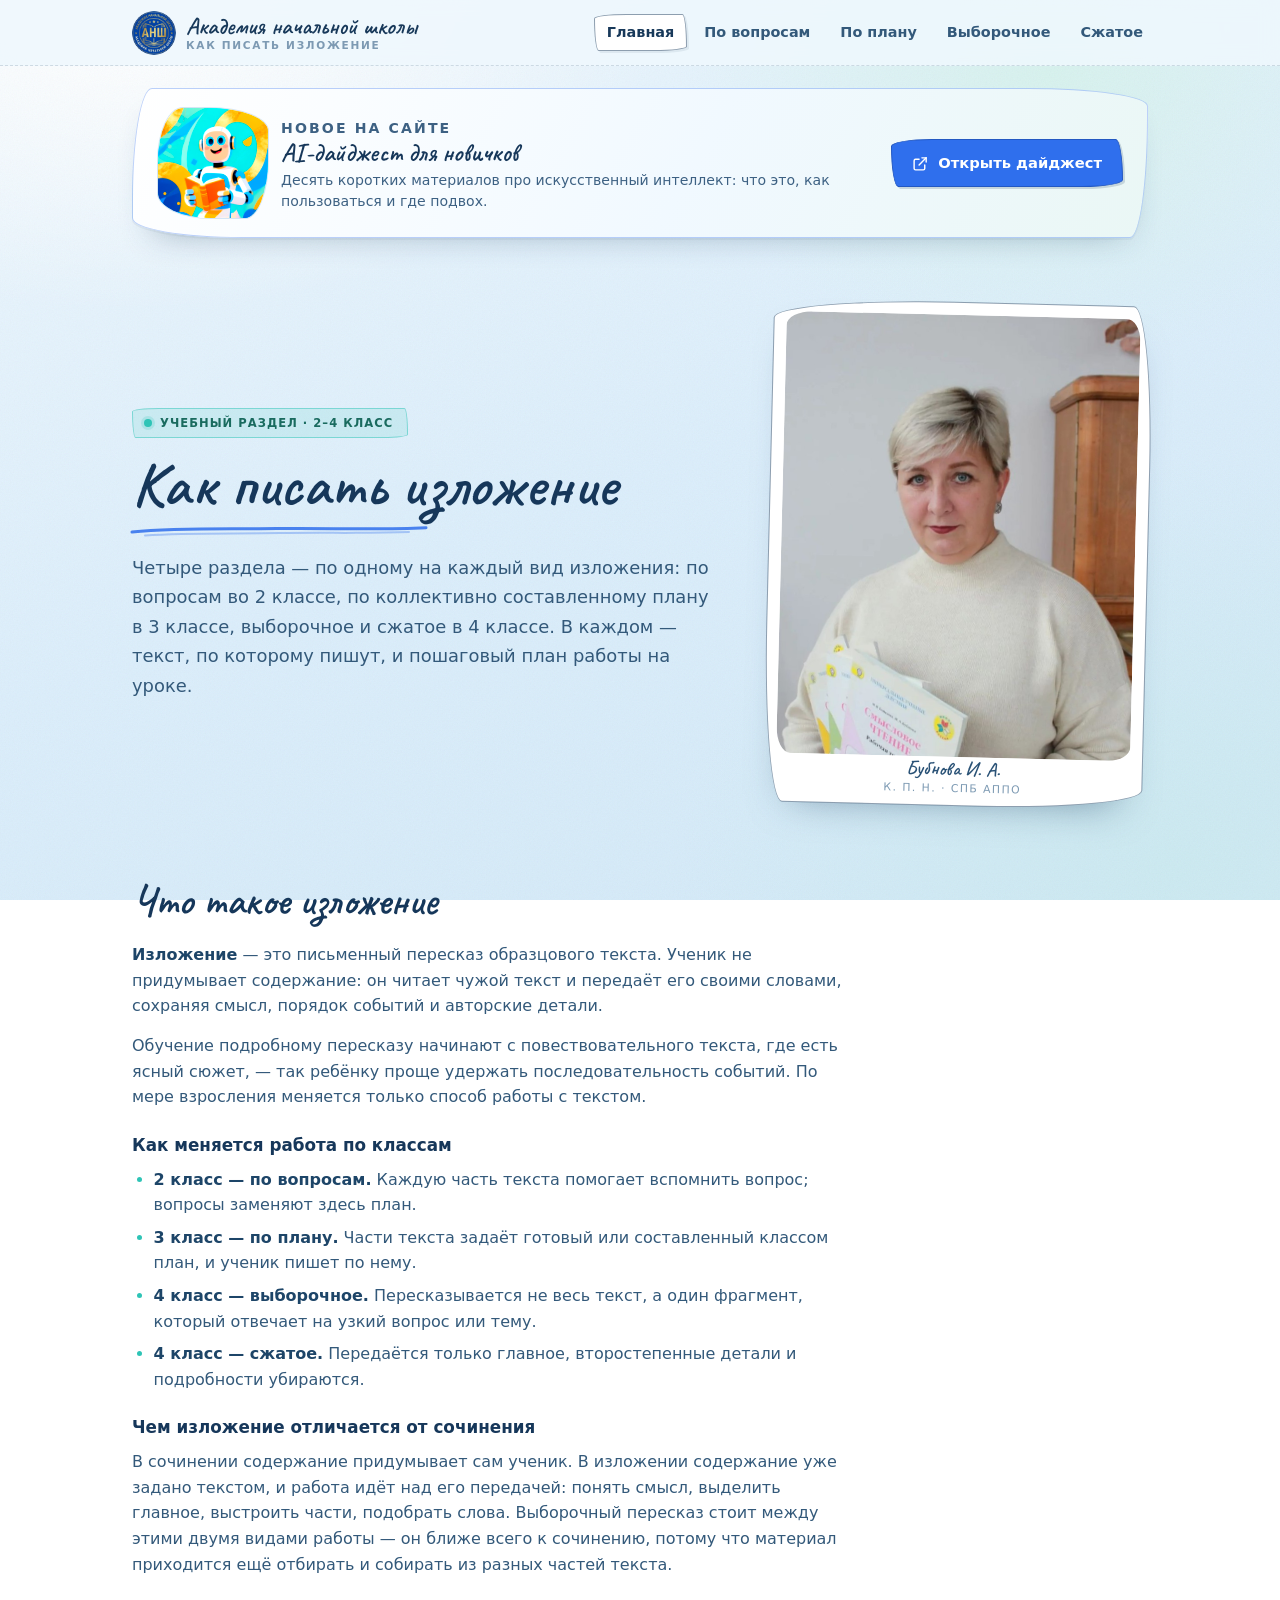
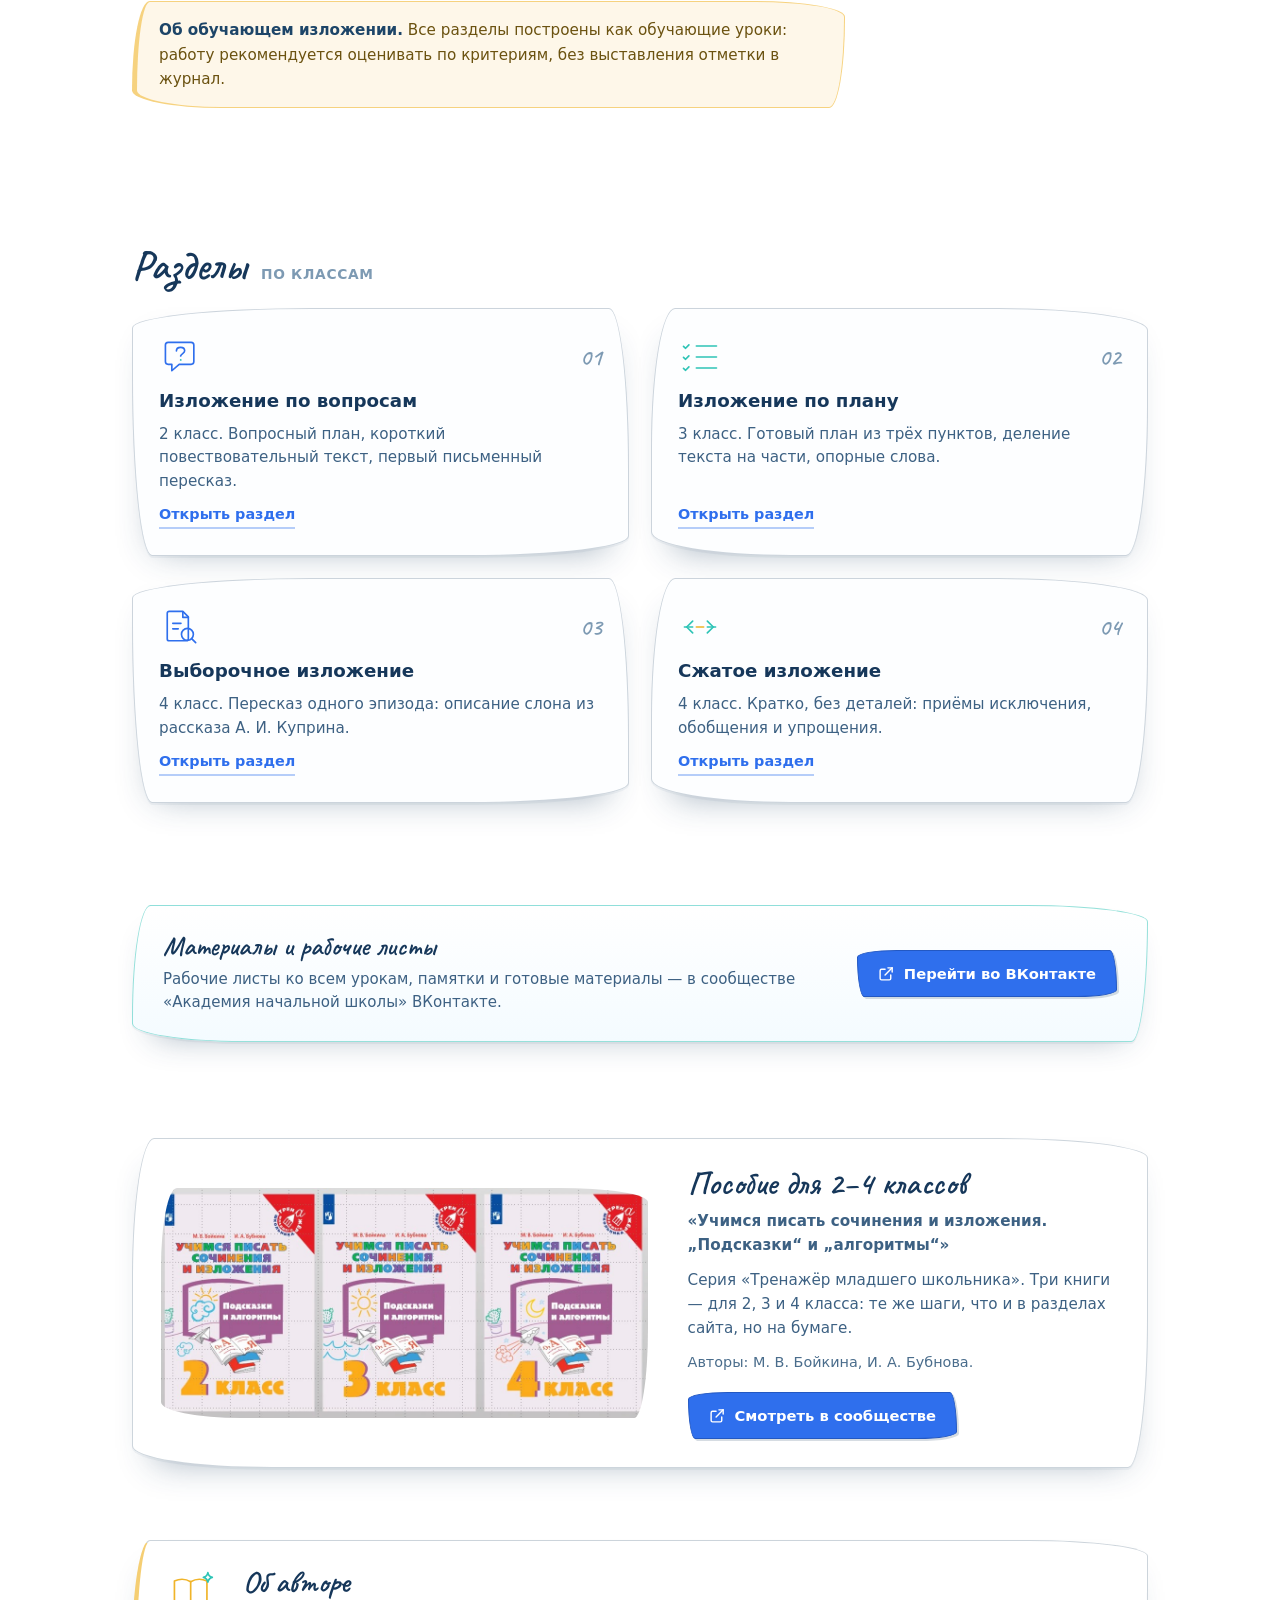
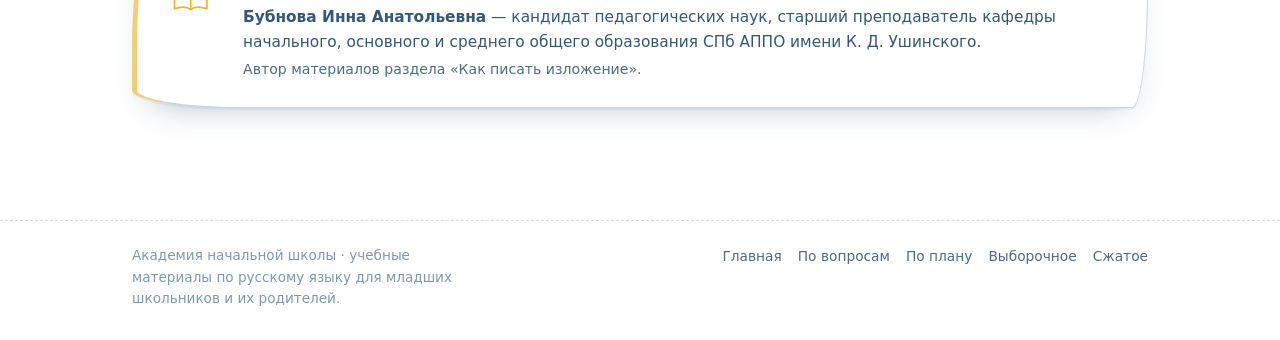
==== izlozhenie/index.html @ e0ee5824 "Move izlozhenie site into /izlozhenie/ and add landing page at root" ====
<!doctype html>
<html lang="ru">
<head>
<meta charset="utf-8">
<meta name="viewport" content="width=device-width, initial-scale=1">
<title>Как писать изложение — Академия начальной школы</title>
<meta name="description" content="Четыре вида изложений для начальной школы: по вопросам во 2 классе, по плану в 3 классе, выборочное и сжатое в 4 классе. Тексты, планы работы и памятки.">
<link rel="icon" type="image/png" href="./logo.png">
<link rel="stylesheet" href="./fonts.css">
<link rel="stylesheet" href="./style.css">
</head>
<body>

<a class="skip" href="#main">Перейти к содержанию</a>

<header class="site-header">
  <div class="wrap header-inner">
    <a class="brand" href="./index.html">
      <img class="brand-mark" src="./logo.png" alt="" width="44" height="44" decoding="async">
      <span class="brand-text">
        <span class="brand-title">Академия начальной школы</span>
        <span class="brand-sub">как писать изложение</span>
      </span>
    </a>

    <nav class="nav" aria-label="Разделы">
      <a href="./index.html" aria-current="page">Главная</a>
      <a href="./izlozhenie-po-voprosam.html">По вопросам</a>
      <a href="./izlozhenie-po-planu.html">По плану</a>
      <a href="./vyborochnoe-izlozhenie.html">Выборочное</a>
      <a href="./szhatoe-izlozhenie.html">Сжатое</a>
    </nav>
  </div>
</header>

<main id="main">
  <div class="wrap">

    <section class="promo" aria-labelledby="promo-title">
      <div class="promo-lead">
        <img class="promo-img" src="./digest-ai.jpg" alt="Робот читает книгу — иллюстрация к AI-дайджесту" width="1024" height="1024" decoding="async">
        <div class="promo-text">
          <p class="promo-label">Новое на сайте</p>
          <h2 class="promo-title" id="promo-title">AI-дайджест для новичков</h2>
          <p>Десять коротких материалов про искусственный интеллект: что это, как пользоваться и где подвох.</p>
        </div>
      </div>
      <a class="cta-btn" href="https://academiansh.github.io/academy-ai-digest/" target="_blank" rel="noopener">
        <svg viewBox="0 0 24 24" fill="none" stroke="currentColor" stroke-width="2" stroke-linecap="round" stroke-linejoin="round" aria-hidden="true">
          <path d="M14 4h6v6"/>
          <path d="M20 4 10 14"/>
          <path d="M18 14v5a2 2 0 0 1-2 2H5a2 2 0 0 1-2-2V8a2 2 0 0 1 2-2h5"/>
        </svg>
        Открыть дайджест
      </a>
    </section>

    <section class="hero">
      <div>
        <span class="badge">Учебный раздел · 2–4 класс</span>
        <h1>Как писать изложение</h1>
        <svg class="uline" viewBox="0 0 300 14" fill="none" stroke="#2f6fed" stroke-width="3" stroke-linecap="round" preserveAspectRatio="none" aria-hidden="true">
          <path d="M3 9C50 4.5 99 6.4 148 5.6c49-.8 99 1.6 149-.9" opacity=".85"/>
          <path d="M16 12.5c43-3 90-1.6 135-2.4 45-.8 84 .6 129-1.1" stroke="rgba(47,111,237,.32)" stroke-width="2"/>
        </svg>
        <p class="lead">Четыре раздела — по одному на каждый вид изложения: по вопросам во 2 классе, по коллективно составленному плану в 3 классе, выборочное и сжатое в 4 классе. В каждом — текст, по которому пишут, и пошаговый план работы на уроке.</p>
      </div>

      <!--
        ФОТО: файл author.jpg лежит рядом с index.html, обрезан под рамку 4:5.
        Чтобы заменить — положите новый файл с тем же именем и размером 800×1000.
        Подпись автора меняется в <figcaption> ниже (имя и роль).
      -->
      <figure class="portrait" id="author">
        <img src="./author.jpg" alt="Бубнова Инна Анатольевна, автор раздела «Как писать изложение»" width="800" height="1000" decoding="async">
        <figcaption>Бубнова И. А.<span>к. п. н. · СПб АППО</span></figcaption>
      </figure>
    </section>

    <section class="section" aria-labelledby="what-title">
      <div class="section-head">
        <h2 id="what-title">Что такое изложение</h2>
      </div>

      <div class="content">
        <p><strong>Изложение</strong> — это письменный пересказ образцового текста. Ученик не придумывает содержание: он читает чужой текст и передаёт его своими словами, сохраняя смысл, порядок событий и авторские детали.</p>
        <p>Обучение подробному пересказу начинают с повествовательного текста, где есть ясный сюжет, — так ребёнку проще удержать последовательность событий. По мере взросления меняется только способ работы с текстом.</p>

        <h3>Как меняется работа по классам</h3>
        <ul>
          <li><strong>2 класс — по вопросам.</strong> Каждую часть текста помогает вспомнить вопрос; вопросы заменяют здесь план.</li>
          <li><strong>3 класс — по плану.</strong> Части текста задаёт готовый или составленный классом план, и ученик пишет по нему.</li>
          <li><strong>4 класс — выборочное.</strong> Пересказывается не весь текст, а один фрагмент, который отвечает на узкий вопрос или тему.</li>
          <li><strong>4 класс — сжатое.</strong> Передаётся только главное, второстепенные детали и подробности убираются.</li>
        </ul>

        <h3>Чем изложение отличается от сочинения</h3>
        <p>В сочинении содержание придумывает сам ученик. В изложении содержание уже задано текстом, и работа идёт над его передачей: понять смысл, выделить главное, выстроить части, подобрать слова. Выборочный пересказ стоит между этими двумя видами работы — он ближе всего к сочинению, потому что материал приходится ещё отбирать и собирать из разных частей текста.</p>

        <div class="note">
          <p><strong>Об обучающем изложении.</strong> Все разделы построены как обучающие уроки: работу рекомендуется оценивать по критериям, без выставления отметки в журнал.</p>
        </div>
      </div>
    </section>

    <section class="section" aria-labelledby="sections-title">
      <div class="section-head">
        <h2 id="sections-title">Разделы</h2>
        <span class="section-note">по классам</span>
      </div>

      <ul class="cards">
        <li class="card">
          <div class="card-top">
            <svg class="card-icon" viewBox="0 0 48 48" fill="none" stroke="#2f6fed" stroke-width="1.8" stroke-linecap="round" stroke-linejoin="round" aria-hidden="true">
              <path d="M10 8h25a3 3 0 0 1 3 3v18a3 3 0 0 1-3 3H22l-8 7v-7h-4a3 3 0 0 1-3-3V11a3 3 0 0 1 3-3Z"/>
              <path d="M19 17.5c0-2.4 2-4 4.6-4s4.4 1.5 4.4 3.8c0 2.8-3.8 3-4.4 5.6"/>
              <circle cx="23.7" cy="27.2" r="1" fill="#2ec4b6" stroke="none"/>
            </svg>
            <span class="card-num">01</span>
          </div>
          <h3>Изложение по вопросам</h3>
          <p>2 класс. Вопросный план, короткий повествовательный текст, первый письменный пересказ.</p>
          <a class="card-link" href="./izlozhenie-po-voprosam.html">Открыть раздел</a>
        </li>

        <li class="card">
          <div class="card-top">
            <svg class="card-icon" viewBox="0 0 48 48" fill="none" stroke="#2ec4b6" stroke-width="1.8" stroke-linecap="round" stroke-linejoin="round" aria-hidden="true">
              <path d="M20 12h22M20 24h22M20 36h22"/>
              <path d="M6 12.4l2.3 2.1 3.6-3.8"/>
              <path d="M6 24.4l2.3 2.1 3.6-3.8"/>
              <path d="M6 36.4l2.3 2.1 3.6-3.8"/>
            </svg>
            <span class="card-num">02</span>
          </div>
          <h3>Изложение по плану</h3>
          <p>3 класс. Готовый план из трёх пунктов, деление текста на части, опорные слова.</p>
          <a class="card-link" href="./izlozhenie-po-planu.html">Открыть раздел</a>
        </li>

        <li class="card">
          <div class="card-top">
            <svg class="card-icon" viewBox="0 0 48 48" fill="none" stroke="#2f6fed" stroke-width="1.8" stroke-linecap="round" stroke-linejoin="round" aria-hidden="true">
              <path d="M11 7h15l6 6v24a2 2 0 0 1-2 2H11a2 2 0 0 1-2-2V9a2 2 0 0 1 2-2Z"/>
              <path d="M26 7.5v6h6"/>
              <path d="M15 20h9M15 26h6"/>
              <circle cx="31" cy="32" r="6.5"/>
              <path d="M35.6 36.6 40 41"/>
            </svg>
            <span class="card-num">03</span>
          </div>
          <h3>Выборочное изложение</h3>
          <p>4 класс. Пересказ одного эпизода: описание слона из рассказа А. И. Куприна.</p>
          <a class="card-link" href="./vyborochnoe-izlozhenie.html">Открыть раздел</a>
        </li>

        <li class="card">
          <div class="card-top">
            <svg class="card-icon" viewBox="0 0 48 48" fill="none" stroke="#2ec4b6" stroke-width="1.8" stroke-linecap="round" stroke-linejoin="round" aria-hidden="true">
              <path d="M7 24h9M32 24h9"/>
              <path d="M16 17.5 9.5 24 16 30.5M32 17.5 38.5 24 32 30.5"/>
              <path d="M20 24h8" stroke="#f0b429"/>
            </svg>
            <span class="card-num">04</span>
          </div>
          <h3>Сжатое изложение</h3>
          <p>4 класс. Кратко, без деталей: приёмы исключения, обобщения и упрощения.</p>
          <a class="card-link" href="./szhatoe-izlozhenie.html">Открыть раздел</a>
        </li>
      </ul>
    </section>

    <section class="section" aria-labelledby="community-title">
      <div class="cta">
        <div class="cta-text">
          <h2 class="cta-title" id="community-title">Материалы и рабочие листы</h2>
          <p>Рабочие листы ко всем урокам, памятки и готовые материалы — в сообществе «Академия начальной школы» ВКонтакте.</p>
        </div>
        <a class="cta-btn" href="https://vk.ru/academia_nsh" target="_blank" rel="noopener">
          <svg viewBox="0 0 24 24" fill="none" stroke="currentColor" stroke-width="2" stroke-linecap="round" stroke-linejoin="round" aria-hidden="true">
            <path d="M14 4h6v6"/>
            <path d="M20 4 10 14"/>
            <path d="M18 14v5a2 2 0 0 1-2 2H5a2 2 0 0 1-2-2V8a2 2 0 0 1 2-2h5"/>
          </svg>
          Перейти во ВКонтакте
        </a>
      </div>
    </section>

    <section class="section" aria-labelledby="books-title">
      <div class="books">
        <figure class="books-media">
          <img src="./posobiya.jpg" alt="Обложки пособия «Учимся писать сочинения и изложения» для 2, 3 и 4 классов" width="1032" height="486" decoding="async">
        </figure>
        <div>
          <h2 id="books-title">Пособие для 2–4 классов</h2>
          <p class="books-name">«Учимся писать сочинения и изложения. „Подсказки“ и „алгоритмы“»</p>
          <p>Серия «Тренажёр младшего школьника». Три книги — для 2, 3 и 4 класса: те же шаги, что и в разделах сайта, но на бумаге.</p>
          <p class="books-meta">Авторы: М. В. Бойкина, И. А. Бубнова.</p>
          <a class="cta-btn" href="https://vk.ru/academia_nsh" target="_blank" rel="noopener">
            <svg viewBox="0 0 24 24" fill="none" stroke="currentColor" stroke-width="2" stroke-linecap="round" stroke-linejoin="round" aria-hidden="true">
              <path d="M14 4h6v6"/>
              <path d="M20 4 10 14"/>
              <path d="M18 14v5a2 2 0 0 1-2 2H5a2 2 0 0 1-2-2V8a2 2 0 0 1 2-2h5"/>
            </svg>
            Смотреть в сообществе
          </a>
        </div>
      </div>
    </section>

    <section class="section" aria-labelledby="author-title">
      <div class="author-block">
        <svg class="author-mark" viewBox="0 0 56 56" fill="none" stroke="#f0b429" stroke-width="1.8" stroke-linecap="round" stroke-linejoin="round" aria-hidden="true">
          <path d="M8 15c6-2.6 11.6-2.6 17.5 .8 5.9-3.4 11.5-3.4 17.5-.8v30c-7.8-2.6-13.4-2.6-17.5 .8-4.1-3.4-9.7-3.4-17.5-.8Z"/>
          <path d="M25.5 15.8v30"/>
          <path d="M44 6c.5 3 1.7 4.4 4.8 5.2-3.1.8-4.3 2.2-4.8 5.2-.5-3-1.7-4.4-4.8-5.2 3.1-.8 4.3-2.2 4.8-5.2Z" stroke="#2ec4b6"/>
        </svg>
        <div>
          <h2 id="author-title">Об авторе</h2>
          <p><strong>Бубнова Инна Анатольевна</strong> — кандидат педагогических наук, старший преподаватель кафедры начального, основного и среднего общего образования СПб АППО имени К. Д. Ушинского.</p>
          <p class="author-role">Автор материалов раздела «Как писать изложение».</p>
        </div>
      </div>
    </section>

  </div>
</main>

<footer class="site-footer">
  <div class="wrap footer-inner">
    <p class="footer-note">Академия начальной школы · учебные материалы по русскому языку для младших школьников и их родителей.</p>
    <nav class="footer-nav" aria-label="Навигация в подвале">
      <a href="./index.html">Главная</a>
      <a href="./izlozhenie-po-voprosam.html">По вопросам</a>
      <a href="./izlozhenie-po-planu.html">По плану</a>
      <a href="./vyborochnoe-izlozhenie.html">Выборочное</a>
      <a href="./szhatoe-izlozhenie.html">Сжатое</a>
    </nav>
  </div>
</footer>

</body>
</html>
---- izlozhenie/fonts.css ----
/* Caveat, weight 600 — рукописный шрифт для заголовков.
   Источник: Google Fonts, лицензия SIL Open Font License 1.1
   (https://openfontlicense.org). Кириллица и латиница встроены,
   чтобы сайт открывался без внешних запросов. */
@font-face{font-family:'Caveat';font-style:normal;font-weight:600;font-display:swap;src:url([data-uri]) format('woff2');unicode-range:U+0301,U+0400-045F,U+0490-0491,U+04B0-04B1,U+2116}
@font-face{font-family:'Caveat';font-style:normal;font-weight:600;font-display:swap;src:url([data-uri]) format('woff2');unicode-range:U+0000-00FF,U+0131,U+0152-0153,U+02BB-02BC,U+02C6,U+02DA,U+02DC,U+2000-206F,U+20AC,U+2122,U+2191,U+2193,U+2212,U+2215,U+FEFF,U+FFFD}
---- izlozhenie/style.css ----
:root{
  --ink:#1c3f60;
  --ink-soft:#4a6d8c;
  --ink-faint:#7d9ab3;
  --blue:#2f6fed;
  --sky:#8ecae6;
  --turq:#2ec4b6;
  --gold:#f0b429;
  --paper:#eef7fd;
  --card:#fdfeff;
  --line:rgba(28,63,96,.5);
  --line-soft:rgba(28,63,96,.22);
  --radius-a:180px 20px 160px 20px / 20px 160px 20px 180px;
  --radius-b:120px 16px 110px 16px / 16px 110px 16px 120px;
  --shadow:0 2px 0 rgba(28,63,96,.05), 0 16px 34px -24px rgba(28,63,96,.45);
}

*{box-sizing:border-box}

html{scroll-behavior:smooth}

body{
  margin:0;
  min-height:100%;
  font-family:"Trebuchet MS","Segoe UI",system-ui,-apple-system,Roboto,sans-serif;
  font-size:1rem;
  line-height:1.6;
  color:var(--ink);
  background:
    radial-gradient(900px 520px at 10% 0%, #ffffff 0%, rgba(255,255,255,0) 60%),
    radial-gradient(760px 620px at 92% 96%, #cdeaf1 0%, rgba(205,234,241,0) 65%),
    radial-gradient(520px 420px at 82% 8%, #d8f2ee 0%, rgba(216,242,238,0) 70%),
    linear-gradient(160deg, #eef7fd 0%, #dceefb 52%, #d3e9f7 100%);
  background-attachment:fixed;
  -webkit-font-smoothing:antialiased;
}

body::before{
  content:"";
  position:fixed;
  inset:0;
  z-index:0;
  pointer-events:none;
  opacity:.45;
  background-image:url("data:image/svg+xml,%3Csvg xmlns='http://www.w3.org/2000/svg' width='160' height='160'%3E%3Cfilter id='n'%3E%3CfeTurbulence type='fractalNoise' baseFrequency='0.75' numOctaves='3' stitchTiles='stitch'/%3E%3C/filter%3E%3Crect width='160' height='160' filter='url(%23n)' opacity='0.13'/%3E%3C/svg%3E");
  mix-blend-mode:multiply;
}

img{max-width:100%}

a{color:var(--blue)}

.wrap{
  width:min(1080px,100%);
  margin-inline:auto;
  padding-inline:clamp(16px,4vw,32px);
  position:relative;
  z-index:1;
}

.skip{
  position:absolute;
  left:-9999px;
  top:0;
  background:#fff;
  padding:10px 16px;
  border:1.5px solid var(--line);
  border-radius:12px;
}
.skip:focus{left:16px;top:8px;z-index:50}

:focus-visible{
  outline:2.5px solid var(--blue);
  outline-offset:3px;
  border-radius:6px;
}

/* ---------- шапка ---------- */

.site-header{
  position:sticky;
  top:0;
  z-index:10;
  background:rgba(238,247,253,.88);
  backdrop-filter:blur(9px);
  border-bottom:1.5px dashed rgba(28,63,96,.16);
}

.header-inner{
  display:flex;
  align-items:center;
  justify-content:space-between;
  gap:10px 18px;
  flex-wrap:wrap;
  padding-block:10px;
}

.brand{
  display:flex;
  align-items:center;
  gap:10px;
  text-decoration:none;
  color:inherit;
}

.brand-mark{
  width:44px;
  height:44px;
  flex:0 0 auto;
  display:block;
  border-radius:50%;
}

.brand-text{
  display:flex;
  flex-direction:column;
  line-height:1.05;
}

.brand-title{
  font-family:"Caveat","Segoe Script",cursive;
  font-size:1.5rem;
  font-weight:600;
  color:#18395a;
}

.brand-sub{
  font-size:.66rem;
  letter-spacing:.16em;
  text-transform:uppercase;
  font-weight:700;
  color:var(--ink-faint);
}

.nav{
  display:flex;
  flex-wrap:wrap;
  gap:4px;
  margin-inline:-8px;
  padding:4px 0;
}

.nav a{
  font-size:.9rem;
  font-weight:600;
  color:#33597a;
  text-decoration:none;
  padding:6px 12px;
  border:1.4px solid transparent;
  border-radius:100px 14px 100px 14px / 14px 100px 14px 100px;
  transition:background .15s ease, border-color .15s ease;
}

.nav a:hover{
  background:rgba(46,196,182,.12);
  border-color:rgba(46,196,182,.45);
}

.nav a[aria-current="page"]{
  background:#fff;
  color:#18395a;
  border-color:var(--line);
  box-shadow:2px 2px 0 rgba(28,63,96,.08);
}

/* ---------- общие блоки ---------- */

main{display:block}

.hero{
  display:grid;
  grid-template-columns:1.45fr .95fr;
  gap:clamp(24px,5vw,56px);
  align-items:center;
  padding-block:clamp(28px,6vw,64px) clamp(20px,4vw,36px);
}

.badge{
  display:inline-flex;
  align-items:center;
  gap:8px;
  margin-bottom:16px;
  padding:5px 14px 5px 11px;
  font-size:.72rem;
  font-weight:700;
  letter-spacing:.09em;
  text-transform:uppercase;
  color:#1a6b5f;
  background:rgba(46,196,182,.12);
  border:1.4px solid rgba(46,196,182,.5);
  border-radius:var(--radius-b);
}

.badge::before{
  content:"";
  width:8px;height:8px;
  border-radius:50%;
  background:var(--turq);
  box-shadow:0 0 0 3px rgba(46,196,182,.2);
}

h1{
  margin:0 0 6px;
  font-family:"Caveat","Segoe Script",cursive;
  font-size:clamp(2.4rem,7vw,3.9rem);
  font-weight:600;
  line-height:1;
  letter-spacing:.005em;
  color:#16375a;
}

.uline{
  display:block;
  width:min(300px,78%);
  height:14px;
  margin:4px 0 16px -3px;
  overflow:visible;
}

.lead{
  margin:0;
  font-size:clamp(1rem,2.2vw,1.12rem);
  line-height:1.65;
  color:#33597a;
  max-width:52ch;
}

.lead strong{color:#1d4568}

/* ---------- портрет автора ---------- */

.portrait{
  position:relative;
  margin:0;
  padding:12px 12px 48px;
  background:#fff;
  border:1.5px solid var(--line);
  border-radius:var(--radius-a);
  box-shadow:0 20px 40px -28px rgba(28,63,96,.55);
  transform:rotate(1.4deg);
}

.portrait img{
  display:block;
  width:100%;
  height:auto;
  aspect-ratio:4/5;
  object-fit:cover;
  object-position:center;
  border-radius:26px 14px 22px 14px / 14px 22px 14px 26px;
  filter:saturate(1.02);
}

.portrait-ph{
  display:none;
  aspect-ratio:4/5;
  place-items:center;
  gap:10px;
  text-align:center;
  padding:16px;
  border:1.6px dashed rgba(47,111,237,.4);
  border-radius:26px 14px 22px 14px / 14px 22px 14px 26px;
  background:linear-gradient(170deg,#f3fbff,#e6f6f4);
  color:var(--ink-soft);
  font-size:.82rem;
}

.portrait-ph svg{width:52px;height:52px}

.portrait.is-empty .portrait-ph{display:grid}

.portrait figcaption{
  position:absolute;
  left:16px;
  right:16px;
  bottom:11px;
  text-align:center;
  font-family:"Caveat","Segoe Script",cursive;
  font-size:1.22rem;
  line-height:1.1;
  color:#2a5276;
}

.portrait figcaption span{
  display:block;
  font-family:"Trebuchet MS","Segoe UI",system-ui,sans-serif;
  font-size:.68rem;
  letter-spacing:.13em;
  text-transform:uppercase;
  color:var(--ink-faint);
  margin-top:3px;
}

/* ---------- разделы и карточки ---------- */

.section{padding-block:clamp(18px,4vw,36px)}

.section-head{
  display:flex;
  align-items:baseline;
  gap:14px;
  flex-wrap:wrap;
  margin-bottom:20px;
}

h2{
  margin:0;
  font-family:"Caveat","Segoe Script",cursive;
  font-size:clamp(1.9rem,4.6vw,2.6rem);
  font-weight:600;
  line-height:1.05;
  color:#16375a;
}

.section-note{
  font-size:.86rem;
  letter-spacing:.05em;
  text-transform:uppercase;
  font-weight:700;
  color:var(--ink-faint);
}

.cards{
  display:grid;
  grid-template-columns:repeat(2,minmax(0,1fr));
  gap:clamp(14px,2.6vw,22px);
  list-style:none;
  margin:0;
  padding:0;
}

.card{
  position:relative;
  display:flex;
  flex-direction:column;
  gap:10px;
  padding:clamp(18px,3vw,26px);
  background:var(--card);
  border:1.5px solid var(--line-soft);
  border-radius:var(--radius-a);
  box-shadow:var(--shadow);
  transition:transform .18s ease, box-shadow .18s ease, border-color .18s ease;
}

.card:nth-child(even){border-radius:24px 150px 22px 140px / 140px 22px 150px 24px}

.card:hover,
.card:focus-within{
  transform:translateY(-3px) rotate(-.2deg);
  border-color:rgba(28,63,96,.45);
  box-shadow:0 3px 0 rgba(28,63,96,.06), 0 22px 40px -26px rgba(28,63,96,.5);
}

.card-top{
  display:flex;
  align-items:center;
  gap:12px;
}

.card-icon{
  width:44px;height:44px;
  flex:0 0 auto;
}

.card-num{
  margin-left:auto;
  font-family:"Caveat",cursive;
  font-size:1.5rem;
  color:var(--ink-faint);
}

.card h3{
  margin:0;
  font-size:1.14rem;
  line-height:1.3;
  font-weight:700;
  color:#16375a;
}

.card p{
  margin:0;
  font-size:.95rem;
  line-height:1.55;
  color:#3d6183;
}

.card-link{
  margin-top:auto;
  align-self:flex-start;
  font-size:.9rem;
  font-weight:700;
  color:var(--blue);
  text-decoration:none;
  border-bottom:2px solid rgba(47,111,237,.35);
  padding-bottom:1px;
}

.card-link::after{content:"";position:absolute;inset:0;border-radius:inherit}

.card-link:hover{border-bottom-color:var(--blue)}

/* ---------- страница раздела ---------- */

.page-head{
  padding-block:clamp(26px,5vw,52px) clamp(10px,2vw,18px);
  max-width:62ch;
}

.crumbs{
  margin:0 0 10px;
  font-size:.82rem;
  color:var(--ink-faint);
}

.crumbs a{color:var(--ink-soft);text-decoration:none;border-bottom:1px dotted rgba(74,109,140,.5)}

.crumbs a:hover{color:var(--blue);border-bottom-color:var(--blue)}

.content{
  max-width:70ch;
  padding-bottom:clamp(20px,4vw,40px);
}

.content h2{
  margin-top:clamp(26px,4vw,38px);
  margin-bottom:10px;
  font-size:clamp(1.6rem,3.6vw,2.1rem);
}

.content h3{
  margin:22px 0 8px;
  font-size:1.05rem;
  font-weight:700;
  color:#16375a;
}

.content p{margin:0 0 14px;color:#33597a}

.content ul,
.content ol{
  margin:0 0 16px;
  padding-left:1.35em;
  color:#33597a;
}

.content li{margin-bottom:7px}

.content li::marker{color:var(--turq)}

.content strong{color:#1d4568}

/* место под текст */

.placeholder{
  position:relative;
  margin:0 0 18px;
  padding:20px 22px;
  border:1.6px dashed rgba(47,111,237,.42);
  border-radius:var(--radius-b);
  background:linear-gradient(175deg, rgba(243,251,255,.9), rgba(230,246,244,.75));
  color:#4c7a99;
}

.placeholder .ph-label{
  display:block;
  font-family:"Caveat","Segoe Script",cursive;
  font-size:1.28rem;
  line-height:1.15;
  color:#2c6b8f;
  margin-bottom:4px;
}

.placeholder p{margin:0;font-size:.9rem;line-height:1.55;color:#5b86a3}

.note{
  margin:24px 0;
  padding:16px 20px 16px 22px;
  background:rgba(240,180,41,.1);
  border:1.5px solid rgba(240,180,41,.55);
  border-left-width:5px;
  border-radius:18px 90px 16px 90px / 90px 16px 90px 18px;
  font-size:.95rem;
  color:#6b5210;
}

.note p{margin:0;color:#6b5210}
.note p + p{margin-top:8px}

/* следующий раздел */

.pager{
  display:flex;
  justify-content:space-between;
  gap:14px;
  flex-wrap:wrap;
  margin-top:clamp(18px,3vw,30px);
  padding-top:20px;
  border-top:1.5px dashed var(--line-soft);
}

.pager a{
  display:inline-flex;
  flex-direction:column;
  gap:2px;
  text-decoration:none;
  color:#33597a;
  padding:10px 16px;
  border:1.4px solid var(--line-soft);
  border-radius:var(--radius-b);
  background:rgba(255,255,255,.7);
  max-width:46%;
}

.pager a:hover{border-color:var(--line);color:#16375a}

.pager .pager-label{
  font-size:.7rem;
  letter-spacing:.12em;
  text-transform:uppercase;
  color:var(--ink-faint);
  font-weight:700;
}

.pager .pager-title{font-weight:700;font-size:.95rem}
.pager .next{margin-left:auto;text-align:right;align-items:flex-end}

/* ---------- подвал ---------- */

.site-footer{
  margin-top:clamp(24px,5vw,48px);
  border-top:1.5px dashed rgba(28,63,96,.18);
  padding-block:24px 30px;
}

.footer-inner{
  display:flex;
  justify-content:space-between;
  align-items:flex-start;
  gap:16px 28px;
  flex-wrap:wrap;
}

.footer-note{
  margin:0;
  font-size:.85rem;
  color:var(--ink-faint);
  max-width:38ch;
}

.footer-nav{
  display:flex;
  gap:6px 16px;
  flex-wrap:wrap;
  font-size:.86rem;
}

.footer-nav a{color:var(--ink-soft);text-decoration:none}
.footer-nav a:hover{color:var(--blue);text-decoration:underline}

/* ---------- адаптив ---------- */

@media (max-width:860px){
  .hero{grid-template-columns:1fr}
  .portrait{max-width:340px;justify-self:center;transform:rotate(-1deg)}
  .cards{grid-template-columns:1fr}
}

@media (max-width:560px){
  .nav{width:100%;margin-inline:0}
  .nav a{font-size:.84rem;padding:5px 10px}
  .pager a{max-width:100%;width:100%}
  .pager .next{text-align:left;align-items:flex-start}
}

@media (prefers-reduced-motion:reduce){
  .card{transition:none}
  html{scroll-behavior:auto}
}

/* ---------- страницы видов изложения ---------- */

.meta{
  display:flex;
  flex-wrap:wrap;
  gap:8px;
  margin:0 0 20px;
  padding:0;
  list-style:none;
}

.meta li{
  font-size:.71rem;
  font-weight:700;
  letter-spacing:.08em;
  text-transform:uppercase;
  color:#3d6183;
  background:#fff;
  border:1.4px solid var(--line-soft);
  border-radius:var(--radius-b);
  padding:4px 12px;
}

.meta li.accent{
  color:#1a6b5f;
  background:rgba(46,196,182,.1);
  border-color:rgba(46,196,182,.5);
}

.content h2:first-of-type{margin-top:0}

/* текст произведения */

.excerpt{
  margin:0 0 22px;
  padding:clamp(18px,3vw,30px);
  background:#fff;
  border:1.5px solid var(--line-soft);
  border-radius:var(--radius-a);
  box-shadow:var(--shadow);
}

.excerpt-label{
  display:block;
  margin-bottom:12px;
  font-size:.72rem;
  font-weight:700;
  letter-spacing:.12em;
  text-transform:uppercase;
  color:var(--ink-faint);
}

.excerpt p{
  margin:0 0 12px;
  font-size:1.02rem;
  line-height:1.72;
  color:#2f5474;
}

.excerpt p:last-of-type{margin-bottom:0}

.excerpt cite{
  display:block;
  margin-top:16px;
  font-style:normal;
  font-family:"Caveat","Segoe Script",cursive;
  font-size:1.22rem;
  color:#2a5276;
  text-align:right;
}

/* шаги урока */

.steps{
  list-style:none;
  counter-reset:step;
  margin:0 0 22px;
  padding:0;
  display:grid;
  gap:15px;
}

.steps > li{
  counter-increment:step;
  position:relative;
  padding-left:52px;
  color:#33597a;
  line-height:1.55;
}

.steps > li::before{
  content:counter(step);
  position:absolute;
  left:0;
  top:-2px;
  width:34px;
  height:34px;
  display:grid;
  place-items:center;
  font-family:"Caveat","Segoe Script",cursive;
  font-size:1.32rem;
  line-height:1;
  color:#1a6b5f;
  background:rgba(46,196,182,.12);
  border:1.4px solid rgba(46,196,182,.5);
  border-radius:60% 40% 55% 45% / 45% 55% 40% 60%;
}

.steps > li strong{color:#16375a}

.steps > li em{
  font-style:normal;
  color:#6b8ba6;
}

/* варианты плана */

.plan-grid{
  display:grid;
  grid-template-columns:repeat(3,minmax(0,1fr));
  gap:14px;
  margin:0 0 22px;
}

.plan-col{
  background:#fff;
  border:1.5px solid var(--line-soft);
  border-radius:var(--radius-b);
  padding:16px 18px 8px;
  box-shadow:var(--shadow);
}

.plan-col h3{
  margin:0 0 10px;
  font-size:.78rem;
  font-weight:700;
  letter-spacing:.07em;
  text-transform:uppercase;
  color:#2c6b8f;
}

.plan-col ol{
  margin:0 0 12px;
  padding-left:1.2em;
  font-size:.92rem;
  color:#33597a;
}

.plan-col li{margin-bottom:7px}
.plan-col li::marker{color:var(--turq)}

.plan-col p{
  margin:0 0 12px;
  font-size:.92rem;
  color:#33597a;
}

@media (max-width:820px){
  .plan-grid{grid-template-columns:1fr}
  .steps > li{padding-left:46px}
}

/* ---------- об авторе ---------- */

.author-block{
  display:grid;
  grid-template-columns:auto minmax(0,1fr);
  gap:clamp(14px,3vw,24px);
  align-items:start;
  margin:0 0 clamp(18px,3vw,28px);
  padding:clamp(18px,3vw,26px) clamp(20px,3vw,30px);
  background:#fff;
  border:1.5px solid var(--line-soft);
  border-left:5px solid rgba(240,180,41,.65);
  border-radius:18px 120px 16px 110px / 110px 16px 120px 18px;
  box-shadow:var(--shadow);
}

.author-block .author-mark{
  width:52px;
  height:52px;
  flex:0 0 auto;
}

.author-block h2{
  margin:0 0 6px;
  font-size:clamp(1.5rem,3.4vw,1.9rem);
}

.author-block p{
  margin:0;
  color:#33597a;
  font-size:.96rem;
  line-height:1.6;
}

.author-block .author-role{
  margin-top:4px;
  font-size:.88rem;
  color:var(--ink-soft);
}

@media (max-width:560px){
  .author-block{grid-template-columns:1fr}
  .author-block .author-mark{width:44px;height:44px}
}

/* ---------- ссылка на сообщество ---------- */

.cta{
  display:flex;
  align-items:center;
  justify-content:space-between;
  gap:clamp(16px,3vw,32px);
  flex-wrap:wrap;
  margin:clamp(20px,3vw,30px) 0 24px;
  padding:clamp(18px,3vw,26px) clamp(20px,3vw,30px);
  background:linear-gradient(180deg,#ffffff,#f4fbff);
  border:1.5px solid rgba(46,196,182,.5);
  border-radius:20px 130px 18px 120px / 120px 18px 130px 20px;
  box-shadow:var(--shadow);
}

.cta-text{
  flex:1 1 320px;
  min-width:min(100%,260px);
}

.cta-title{
  margin:0 0 6px;
  font-family:"Caveat","Segoe Script",cursive;
  font-size:clamp(1.45rem,3.2vw,1.7rem);
  font-weight:600;
  line-height:1.1;
  color:#16375a;
}

.cta p{
  margin:0;
  font-size:.94rem;
  line-height:1.55;
  color:#3d6183;
}

.cta-btn{
  display:inline-flex;
  align-items:center;
  gap:9px;
  flex:0 0 auto;
  padding:11px 20px;
  font-size:.92rem;
  font-weight:700;
  color:#fff;
  text-decoration:none;
  background:var(--blue);
  border:1.5px solid #2358c2;
  border-radius:100px 18px 100px 18px / 18px 100px 18px 100px;
  box-shadow:2px 2px 0 rgba(28,63,96,.18);
  transition:background .15s ease, transform .15s ease;
}

.cta-btn:hover{
  background:#2456bd;
  transform:translateY(-1px);
}

.cta-btn svg{
  width:17px;
  height:17px;
  flex:0 0 auto;
}

@media (max-width:560px){
  .cta-btn{width:100%;justify-content:center}
}

/* ---------- баннер над контентом ---------- */

.promo{
  display:flex;
  align-items:center;
  justify-content:space-between;
  flex-wrap:wrap;
  gap:clamp(12px,2.4vw,20px);
  margin:clamp(14px,2.4vw,22px) 0 0;
  padding:clamp(14px,2.2vw,18px) clamp(16px,3vw,24px);
  background:linear-gradient(120deg,#ffffff 0%,#f1f9ff 55%,#eaf7f5 100%);
  border:1.5px solid rgba(47,111,237,.32);
  border-radius:20px 120px 18px 110px / 110px 18px 120px 20px;
  box-shadow:var(--shadow);
}

.promo-lead{
  display:flex;
  align-items:center;
  gap:12px;
  flex:1 1 320px;
  min-width:0;
}

.promo-img{
  display:block;
  width:112px;
  height:112px;
  flex:0 0 auto;
  object-fit:cover;
  object-position:center;
  border-radius:26px 60px 24px 54px / 54px 24px 60px 26px;
  border:1.5px solid rgba(28,63,96,.22);
  background:#fff;
  filter:saturate(1.85) contrast(1.12) brightness(1.02);
}

.promo-label{
  margin:0 0 2px;
  font-size:.66rem;
  letter-spacing:.15em;
  text-transform:uppercase;
  font-weight:700;
  color:#2c6b8f;
}

.promo-title{
  margin:0;
  font-family:"Caveat","Segoe Script",cursive;
  font-size:clamp(1.3rem,3vw,1.62rem);
  font-weight:600;
  line-height:1.1;
  color:#16375a;
}

.promo-text p{
  margin:3px 0 0;
  font-size:.88rem;
  line-height:1.45;
  color:#3d6183;
}

@media (max-width:560px){
  .promo-img{width:88px;height:88px}
  .promo .cta-btn{width:100%;justify-content:center}
}

/* файл для скачивания */

.cta--blue{
  border-color:rgba(47,111,237,.38);
  background:linear-gradient(180deg,#ffffff,#f2f8ff);
}

.cta--blue .cta-title{color:#1d4568}

.cta--file{
  border-color:rgba(240,180,41,.55);
  background:linear-gradient(180deg,#fffefa,#fff8e8);
}

.cta--file .cta-title{color:#6b5210}

.cta--file .cta-btn{
  color:#3b2c05;
  background:var(--gold);
  border-color:#c8911a;
}

.cta--file .cta-btn:hover{
  background:#e2a61c;
}

/* ---------- пособие ---------- */

.books{
  display:grid;
  grid-template-columns:minmax(0,1.06fr) minmax(0,.94fr);
  align-items:center;
  gap:clamp(20px,4vw,40px);
  padding:clamp(16px,3vw,28px);
  background:#fff;
  border:1.5px solid var(--line-soft);
  border-radius:22px 150px 20px 140px / 140px 20px 150px 22px;
  box-shadow:var(--shadow);
}

.books-media{margin:0}

.books-media img{
  display:block;
  width:100%;
  height:auto;
  border-radius:16px 90px 14px 80px / 80px 14px 90px 16px;
}

.books h2{
  margin:0 0 8px;
  font-size:clamp(1.55rem,3.4vw,2.05rem);
  line-height:1.05;
}

.books-name{
  margin:0 0 12px;
  font-size:1.02rem;
  font-weight:700;
  line-height:1.45;
  color:#16375a;
}

.books p{
  margin:0 0 10px;
  font-size:.95rem;
  line-height:1.6;
  color:#3d6183;
}

.books .books-meta{
  margin:0 0 18px;
  font-size:.9rem;
  color:var(--ink-soft);
}

@media (max-width:820px){
  .books{grid-template-columns:1fr}
}
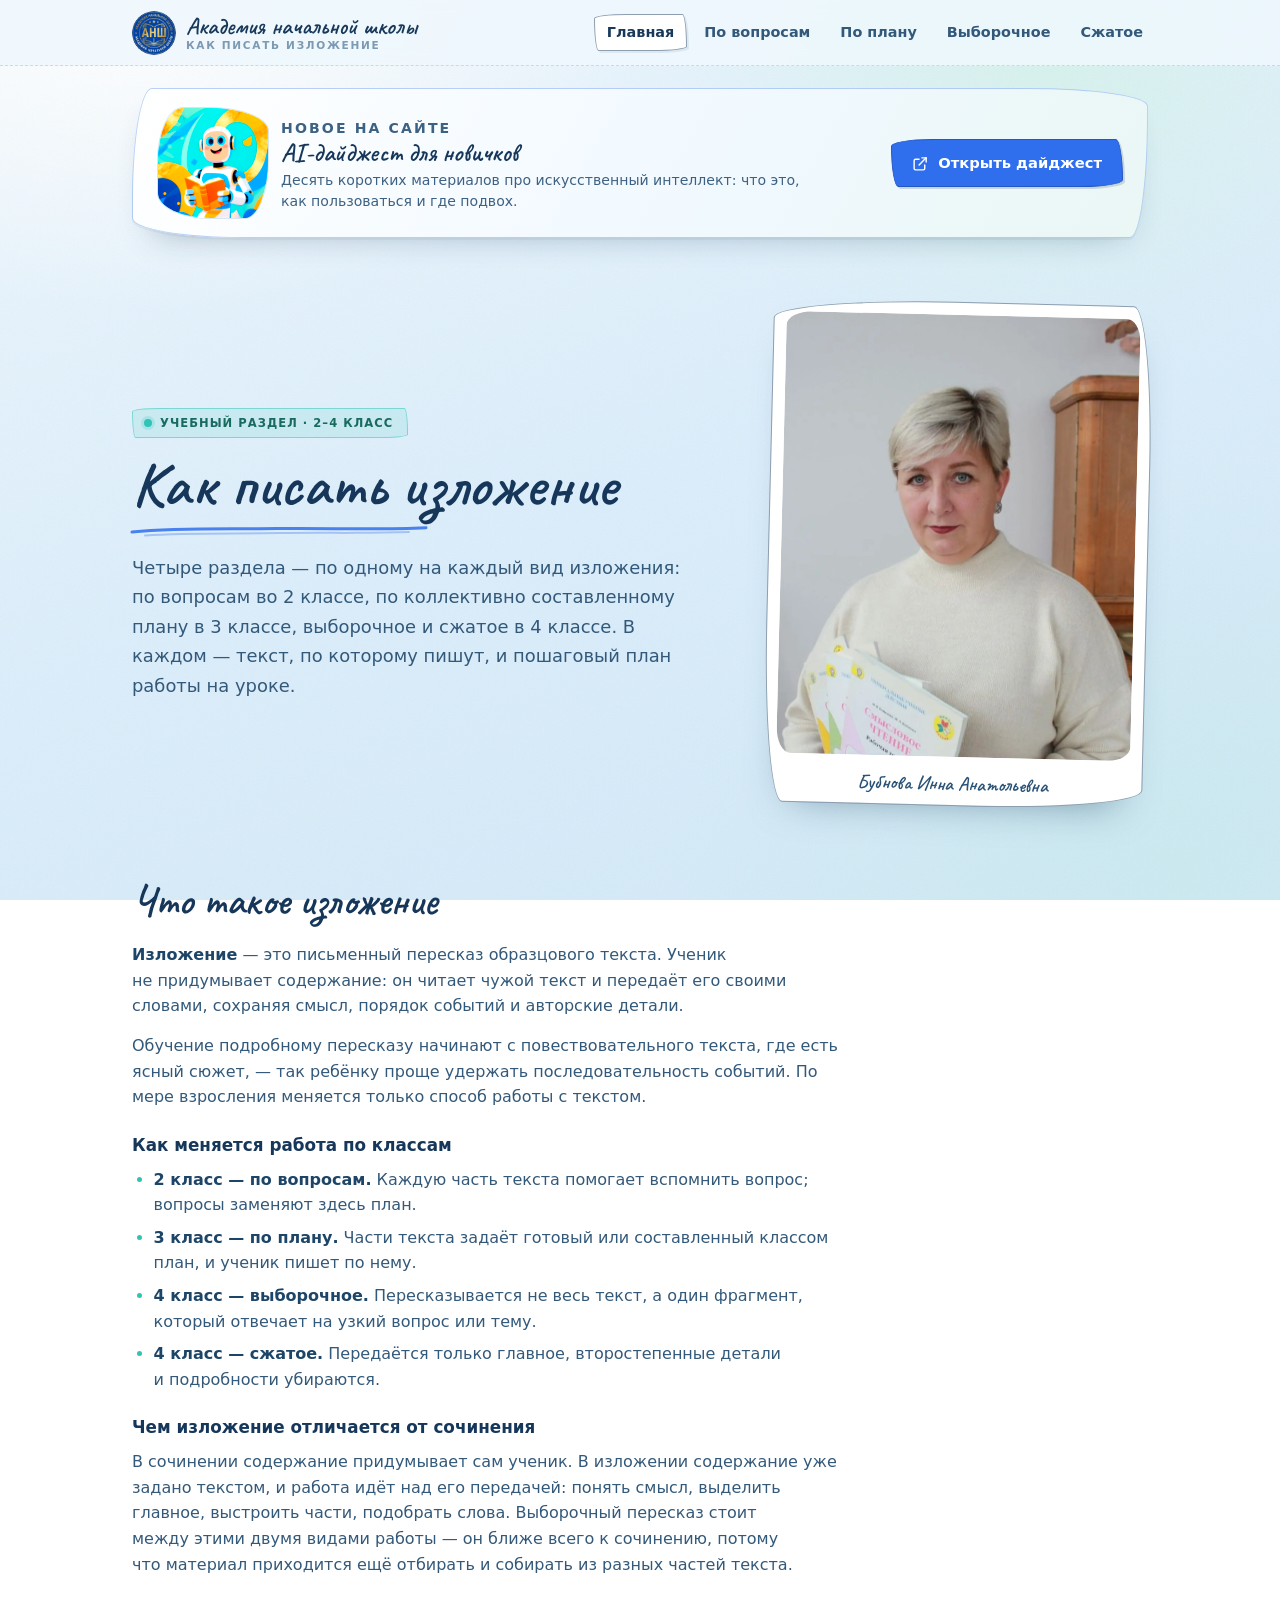
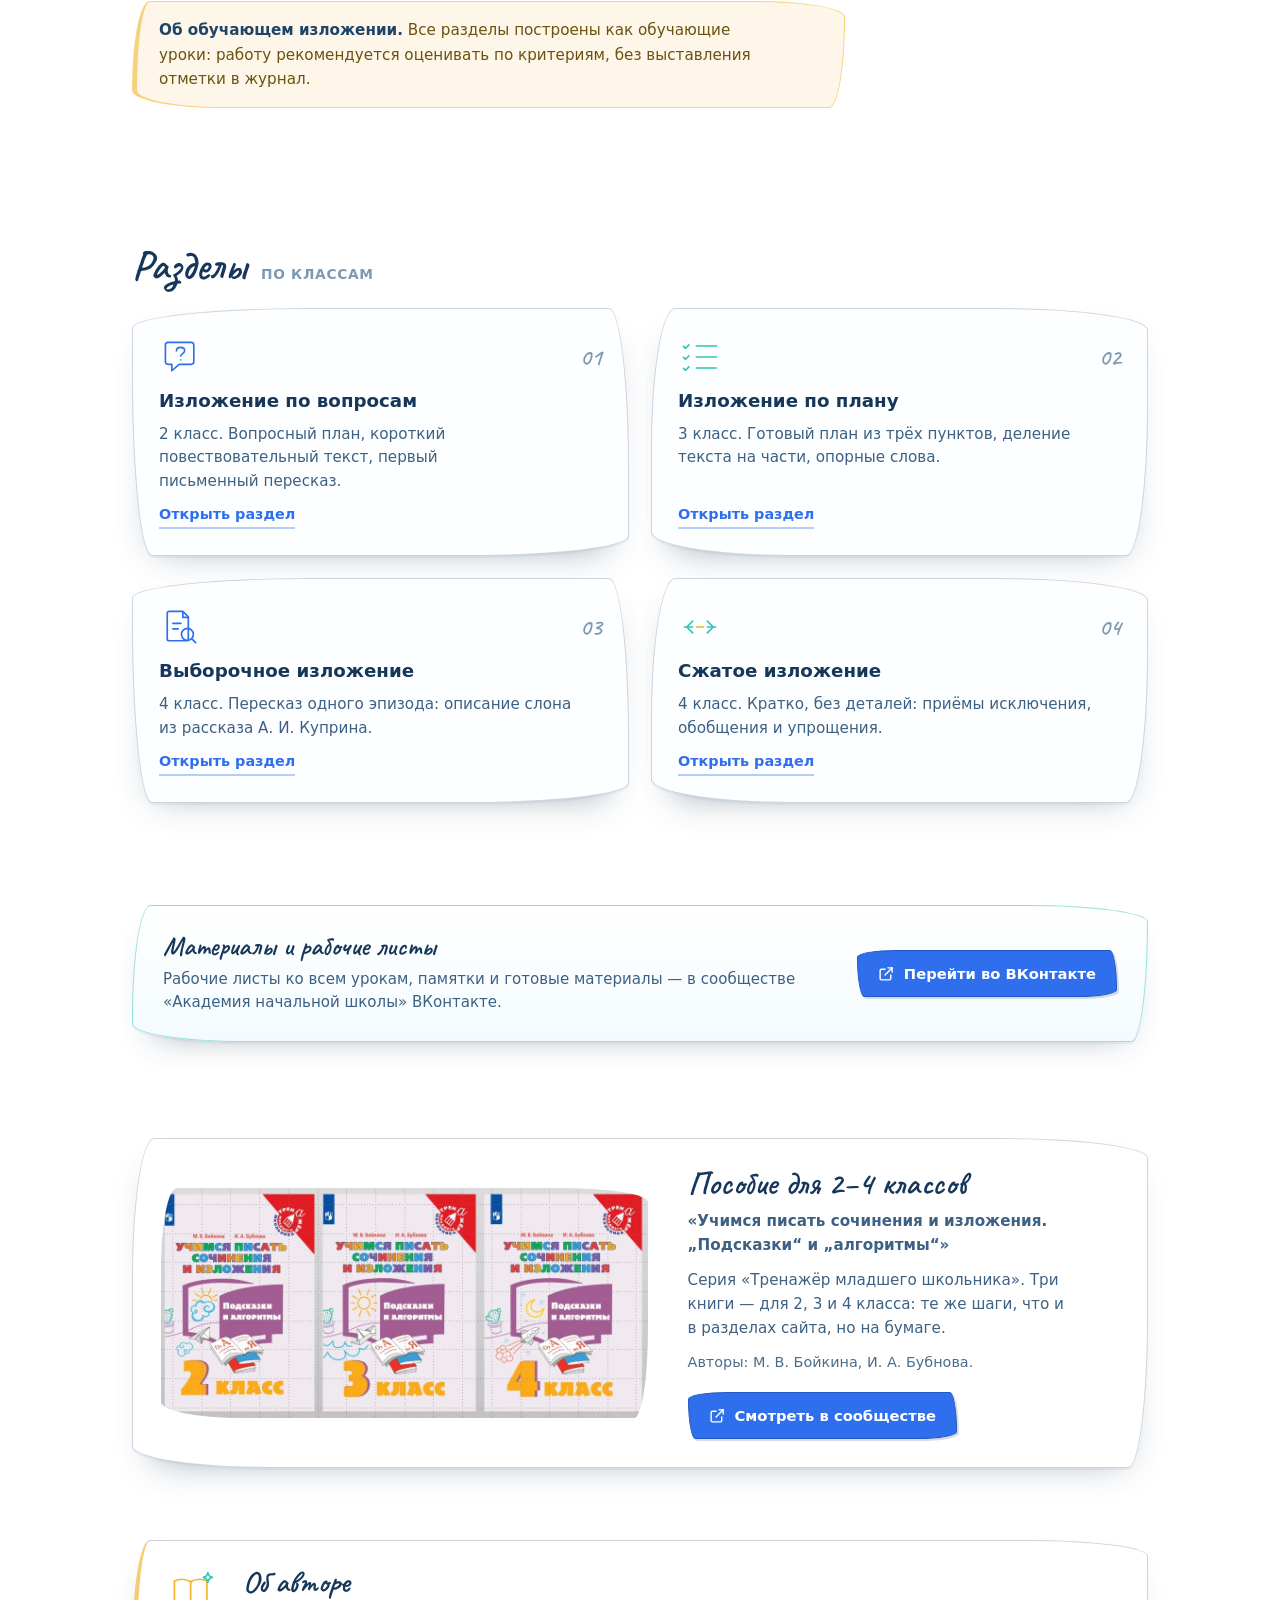
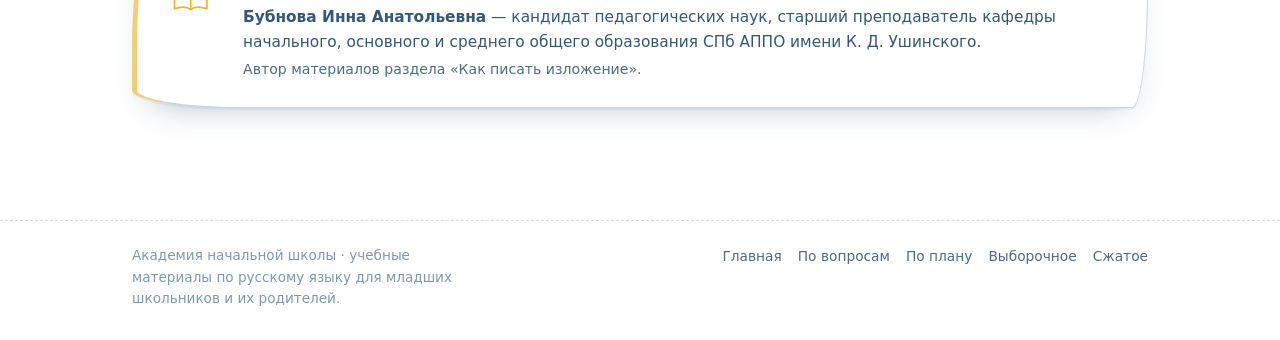
==== commit 9cfbbaf9: "Fix mobile typography: non-breaking prepositions, no hyphenated breaks Wrap short words and conjunct" ====
--- a/izlozhenie/index.html
+++ b/izlozhenie/index.html
@@ -3,15 +3,29 @@
 <head>
 <meta charset="utf-8">
 <meta name="viewport" content="width=device-width, initial-scale=1">
-<title>Как писать изложение — Академия начальной школы</title>
+<title>Как писать изложение — Академия начальной школы</title>
 <meta name="description" content="Четыре вида изложений для начальной школы: по вопросам во 2 классе, по плану в 3 классе, выборочное и сжатое в 4 классе. Тексты, планы работы и памятки.">
 <link rel="icon" type="image/png" href="./logo.png">
+<meta property="og:type" content="website">
+<meta property="og:site_name" content="Академия начальной школы">
+<meta property="og:locale" content="ru_RU">
+<meta property="og:title" content="Как писать изложение: 4 вида по классам">
+<meta property="og:description" content="Тексты произведений, планы уроков и рабочие листы в PDF: по вопросам во 2 классе, по плану в 3 классе, выборочное и сжатое в 4 классе.">
+<meta property="og:url" content="https://academiansh.github.io/izlozhenie/">
+<meta property="og:image" content="https://academiansh.github.io/og-izlozhenie.png">
+<meta property="og:image:width" content="1200">
+<meta property="og:image:height" content="630">
+<meta property="og:image:alt" content="Как писать изложение — четыре вида работы по классам">
+<meta name="twitter:card" content="summary_large_image">
+<meta name="twitter:title" content="Как писать изложение: 4 вида по классам">
+<meta name="twitter:description" content="Тексты произведений, планы уроков и рабочие листы в PDF для 2–4 классов.">
+<meta name="twitter:image" content="https://academiansh.github.io/og-izlozhenie.png">
 <link rel="stylesheet" href="./fonts.css">
 <link rel="stylesheet" href="./style.css">
 </head>
 <body>
 
-<a class="skip" href="#main">Перейти к содержанию</a>
+<a class="skip" href="#main">Перейти к содержанию</a>
 
 <header class="site-header">
   <div class="wrap header-inner">
@@ -19,7 +33,7 @@
       <img class="brand-mark" src="./logo.png" alt="" width="44" height="44" decoding="async">
       <span class="brand-text">
         <span class="brand-title">Академия начальной школы</span>
-        <span class="brand-sub">как писать изложение</span>
+        <span class="brand-sub">как писать изложение</span>
       </span>
     </a>
 
@@ -40,9 +54,9 @@
       <div class="promo-lead">
         <img class="promo-img" src="./digest-ai.jpg" alt="Робот читает книгу — иллюстрация к AI-дайджесту" width="1024" height="1024" decoding="async">
         <div class="promo-text">
-          <p class="promo-label">Новое на сайте</p>
-          <h2 class="promo-title" id="promo-title">AI-дайджест для новичков</h2>
-          <p>Десять коротких материалов про искусственный интеллект: что это, как пользоваться и где подвох.</p>
+          <p class="promo-label">Новое на сайте</p>
+          <h2 class="promo-title" id="promo-title">AI-дайджест для новичков</h2>
+          <p>Десять коротких материалов про искусственный интеллект: что это, как пользоваться и где подвох.</p>
         </div>
       </div>
       <a class="cta-btn" href="https://academiansh.github.io/academy-ai-digest/" target="_blank" rel="noopener">
@@ -57,23 +71,23 @@
 
     <section class="hero">
       <div>
-        <span class="badge">Учебный раздел · 2–4 класс</span>
+        <span class="badge">Учебный раздел · 2–4 класс</span>
         <h1>Как писать изложение</h1>
         <svg class="uline" viewBox="0 0 300 14" fill="none" stroke="#2f6fed" stroke-width="3" stroke-linecap="round" preserveAspectRatio="none" aria-hidden="true">
           <path d="M3 9C50 4.5 99 6.4 148 5.6c49-.8 99 1.6 149-.9" opacity=".85"/>
           <path d="M16 12.5c43-3 90-1.6 135-2.4 45-.8 84 .6 129-1.1" stroke="rgba(47,111,237,.32)" stroke-width="2"/>
         </svg>
-        <p class="lead">Четыре раздела — по одному на каждый вид изложения: по вопросам во 2 классе, по коллективно составленному плану в 3 классе, выборочное и сжатое в 4 классе. В каждом — текст, по которому пишут, и пошаговый план работы на уроке.</p>
+        <p class="lead">Четыре раздела — по одному на каждый вид изложения: по вопросам во 2 классе, по коллективно составленному плану в 3 классе, выборочное и сжатое в 4 классе. В каждом — текст, по которому пишут, и пошаговый план работы на уроке.</p>
       </div>
 
       <!--
         ФОТО: файл author.jpg лежит рядом с index.html, обрезан под рамку 4:5.
         Чтобы заменить — положите новый файл с тем же именем и размером 800×1000.
-        Подпись автора меняется в <figcaption> ниже (имя и роль).
+        Подпись автора меняется в <figcaption> ниже (имя и роль).
       -->
       <figure class="portrait" id="author">
         <img src="./author.jpg" alt="Бубнова Инна Анатольевна, автор раздела «Как писать изложение»" width="800" height="1000" decoding="async">
-        <figcaption>Бубнова И. А.<span>к. п. н. · СПб АППО</span></figcaption>
+        <figcaption>Бубнова Инна Анатольевна</figcaption>
       </figure>
     </section>
 
@@ -83,22 +97,22 @@
       </div>
 
       <div class="content">
-        <p><strong>Изложение</strong> — это письменный пересказ образцового текста. Ученик не придумывает содержание: он читает чужой текст и передаёт его своими словами, сохраняя смысл, порядок событий и авторские детали.</p>
-        <p>Обучение подробному пересказу начинают с повествовательного текста, где есть ясный сюжет, — так ребёнку проще удержать последовательность событий. По мере взросления меняется только способ работы с текстом.</p>
-
-        <h3>Как меняется работа по классам</h3>
+        <p><strong>Изложение</strong> — это письменный пересказ образцового текста. Ученик не придумывает содержание: он читает чужой текст и передаёт его своими словами, сохраняя смысл, порядок событий и авторские детали.</p>
+        <p>Обучение подробному пересказу начинают с повествовательного текста, где есть ясный сюжет, — так ребёнку проще удержать последовательность событий. По мере взросления меняется только способ работы с текстом.</p>
+
+        <h3>Как меняется работа по классам</h3>
         <ul>
-          <li><strong>2 класс — по вопросам.</strong> Каждую часть текста помогает вспомнить вопрос; вопросы заменяют здесь план.</li>
-          <li><strong>3 класс — по плану.</strong> Части текста задаёт готовый или составленный классом план, и ученик пишет по нему.</li>
-          <li><strong>4 класс — выборочное.</strong> Пересказывается не весь текст, а один фрагмент, который отвечает на узкий вопрос или тему.</li>
-          <li><strong>4 класс — сжатое.</strong> Передаётся только главное, второстепенные детали и подробности убираются.</li>
+          <li><strong>2 класс — по вопросам.</strong> Каждую часть текста помогает вспомнить вопрос; вопросы заменяют здесь план.</li>
+          <li><strong>3 класс — по плану.</strong> Части текста задаёт готовый или составленный классом план, и ученик пишет по нему.</li>
+          <li><strong>4 класс — выборочное.</strong> Пересказывается не весь текст, а один фрагмент, который отвечает на узкий вопрос или тему.</li>
+          <li><strong>4 класс — сжатое.</strong> Передаётся только главное, второстепенные детали и подробности убираются.</li>
         </ul>
 
-        <h3>Чем изложение отличается от сочинения</h3>
-        <p>В сочинении содержание придумывает сам ученик. В изложении содержание уже задано текстом, и работа идёт над его передачей: понять смысл, выделить главное, выстроить части, подобрать слова. Выборочный пересказ стоит между этими двумя видами работы — он ближе всего к сочинению, потому что материал приходится ещё отбирать и собирать из разных частей текста.</p>
+        <h3>Чем изложение отличается от сочинения</h3>
+        <p>В сочинении содержание придумывает сам ученик. В изложении содержание уже задано текстом, и работа идёт над его передачей: понять смысл, выделить главное, выстроить части, подобрать слова. Выборочный пересказ стоит между этими двумя видами работы — он ближе всего к сочинению, потому что материал приходится ещё отбирать и собирать из разных частей текста.</p>
 
         <div class="note">
-          <p><strong>Об обучающем изложении.</strong> Все разделы построены как обучающие уроки: работу рекомендуется оценивать по критериям, без выставления отметки в журнал.</p>
+          <p><strong>Об обучающем изложении.</strong> Все разделы построены как обучающие уроки: работу рекомендуется оценивать по критериям, без выставления отметки в журнал.</p>
         </div>
       </div>
     </section>
@@ -106,7 +120,7 @@
     <section class="section" aria-labelledby="sections-title">
       <div class="section-head">
         <h2 id="sections-title">Разделы</h2>
-        <span class="section-note">по классам</span>
+        <span class="section-note">по классам</span>
       </div>
 
       <ul class="cards">
@@ -119,8 +133,8 @@
             </svg>
             <span class="card-num">01</span>
           </div>
-          <h3>Изложение по вопросам</h3>
-          <p>2 класс. Вопросный план, короткий повествовательный текст, первый письменный пересказ.</p>
+          <h3>Изложение по вопросам</h3>
+          <p>2 класс. Вопросный план, короткий повествовательный текст, первый письменный пересказ.</p>
           <a class="card-link" href="./izlozhenie-po-voprosam.html">Открыть раздел</a>
         </li>
 
@@ -134,8 +148,8 @@
             </svg>
             <span class="card-num">02</span>
           </div>
-          <h3>Изложение по плану</h3>
-          <p>3 класс. Готовый план из трёх пунктов, деление текста на части, опорные слова.</p>
+          <h3>Изложение по плану</h3>
+          <p>3 класс. Готовый план из трёх пунктов, деление текста на части, опорные слова.</p>
           <a class="card-link" href="./izlozhenie-po-planu.html">Открыть раздел</a>
         </li>
 
@@ -151,7 +165,7 @@
             <span class="card-num">03</span>
           </div>
           <h3>Выборочное изложение</h3>
-          <p>4 класс. Пересказ одного эпизода: описание слона из рассказа А. И. Куприна.</p>
+          <p>4 класс. Пересказ одного эпизода: описание слона из рассказа А. И. Куприна.</p>
           <a class="card-link" href="./vyborochnoe-izlozhenie.html">Открыть раздел</a>
         </li>
 
@@ -165,7 +179,7 @@
             <span class="card-num">04</span>
           </div>
           <h3>Сжатое изложение</h3>
-          <p>4 класс. Кратко, без деталей: приёмы исключения, обобщения и упрощения.</p>
+          <p>4 класс. Кратко, без деталей: приёмы исключения, обобщения и упрощения.</p>
           <a class="card-link" href="./szhatoe-izlozhenie.html">Открыть раздел</a>
         </li>
       </ul>
@@ -174,8 +188,8 @@
     <section class="section" aria-labelledby="community-title">
       <div class="cta">
         <div class="cta-text">
-          <h2 class="cta-title" id="community-title">Материалы и рабочие листы</h2>
-          <p>Рабочие листы ко всем урокам, памятки и готовые материалы — в сообществе «Академия начальной школы» ВКонтакте.</p>
+          <h2 class="cta-title" id="community-title">Материалы и рабочие листы</h2>
+          <p>Рабочие листы ко всем урокам, памятки и готовые материалы — в сообществе «Академия начальной школы» ВКонтакте.</p>
         </div>
         <a class="cta-btn" href="https://vk.ru/academia_nsh" target="_blank" rel="noopener">
           <svg viewBox="0 0 24 24" fill="none" stroke="currentColor" stroke-width="2" stroke-linecap="round" stroke-linejoin="round" aria-hidden="true">
@@ -183,7 +197,7 @@
             <path d="M20 4 10 14"/>
             <path d="M18 14v5a2 2 0 0 1-2 2H5a2 2 0 0 1-2-2V8a2 2 0 0 1 2-2h5"/>
           </svg>
-          Перейти во ВКонтакте
+          Перейти во ВКонтакте
         </a>
       </div>
     </section>
@@ -194,9 +208,9 @@
           <img src="./posobiya.jpg" alt="Обложки пособия «Учимся писать сочинения и изложения» для 2, 3 и 4 классов" width="1032" height="486" decoding="async">
         </figure>
         <div>
-          <h2 id="books-title">Пособие для 2–4 классов</h2>
-          <p class="books-name">«Учимся писать сочинения и изложения. „Подсказки“ и „алгоритмы“»</p>
-          <p>Серия «Тренажёр младшего школьника». Три книги — для 2, 3 и 4 класса: те же шаги, что и в разделах сайта, но на бумаге.</p>
+          <h2 id="books-title">Пособие для 2–4 классов</h2>
+          <p class="books-name">«Учимся писать сочинения и изложения. „Подсказки“ и „алгоритмы“»</p>
+          <p>Серия «Тренажёр младшего школьника». Три книги — для 2, 3 и 4 класса: те же шаги, что и в разделах сайта, но на бумаге.</p>
           <p class="books-meta">Авторы: М. В. Бойкина, И. А. Бубнова.</p>
           <a class="cta-btn" href="https://vk.ru/academia_nsh" target="_blank" rel="noopener">
             <svg viewBox="0 0 24 24" fill="none" stroke="currentColor" stroke-width="2" stroke-linecap="round" stroke-linejoin="round" aria-hidden="true">
@@ -204,7 +218,7 @@
               <path d="M20 4 10 14"/>
               <path d="M18 14v5a2 2 0 0 1-2 2H5a2 2 0 0 1-2-2V8a2 2 0 0 1 2-2h5"/>
             </svg>
-            Смотреть в сообществе
+            Смотреть в сообществе
           </a>
         </div>
       </div>
@@ -219,7 +233,7 @@
         </svg>
         <div>
           <h2 id="author-title">Об авторе</h2>
-          <p><strong>Бубнова Инна Анатольевна</strong> — кандидат педагогических наук, старший преподаватель кафедры начального, основного и среднего общего образования СПб АППО имени К. Д. Ушинского.</p>
+          <p><strong>Бубнова Инна Анатольевна</strong> — кандидат педагогических наук, старший преподаватель кафедры начального, основного и среднего общего образования СПб АППО имени К. Д. Ушинского.</p>
           <p class="author-role">Автор материалов раздела «Как писать изложение».</p>
         </div>
       </div>
@@ -230,7 +244,7 @@
 
 <footer class="site-footer">
   <div class="wrap footer-inner">
-    <p class="footer-note">Академия начальной школы · учебные материалы по русскому языку для младших школьников и их родителей.</p>
+    <p class="footer-note">Академия начальной школы · учебные материалы по русскому языку для младших школьников и их родителей.</p>
     <nav class="footer-nav" aria-label="Навигация в подвале">
       <a href="./index.html">Главная</a>
       <a href="./izlozhenie-po-voprosam.html">По вопросам</a>
--- a/izlozhenie/style.css
+++ b/izlozhenie/style.css
@@ -19,9 +19,36 @@
 
 html{scroll-behavior:smooth}
 
+/* типографика: без висячих строк и разрывов в неудобных местах */
+
+p,
+li,
+.lead,
+.card p,
+.content p,
+.excerpt p,
+.author-block p{
+  text-wrap:pretty;
+  hyphens:none;
+  -webkit-hyphens:none;
+}
+
+h1,
+h2,
+h3,
+.card h3,
+.cta-title,
+.promo-title,
+.books-name{
+  text-wrap:balance;
+  hyphens:none;
+}
+
 body{
   margin:0;
   min-height:100%;
+  -webkit-text-size-adjust:100%;
+  text-size-adjust:100%;
   font-family:"Trebuchet MS","Segoe UI",system-ui,-apple-system,Roboto,sans-serif;
   font-size:1rem;
   line-height:1.6;
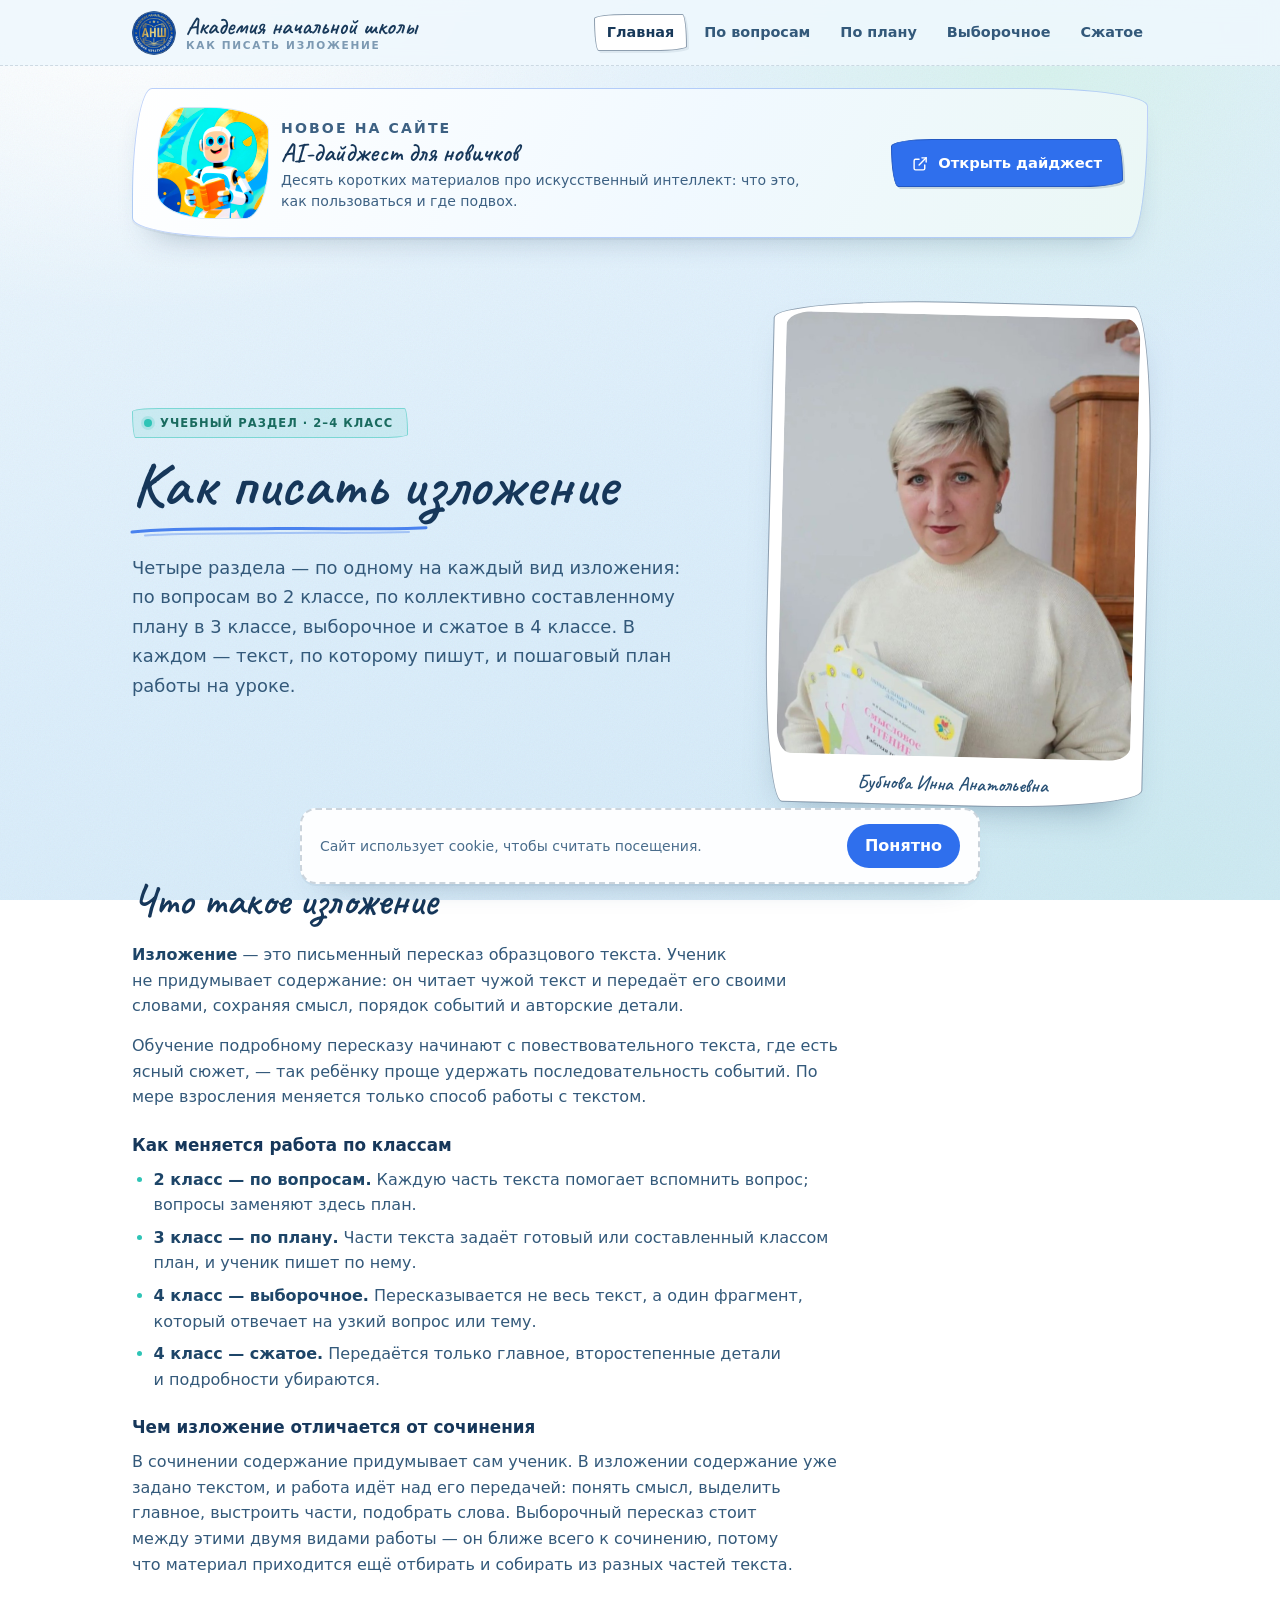
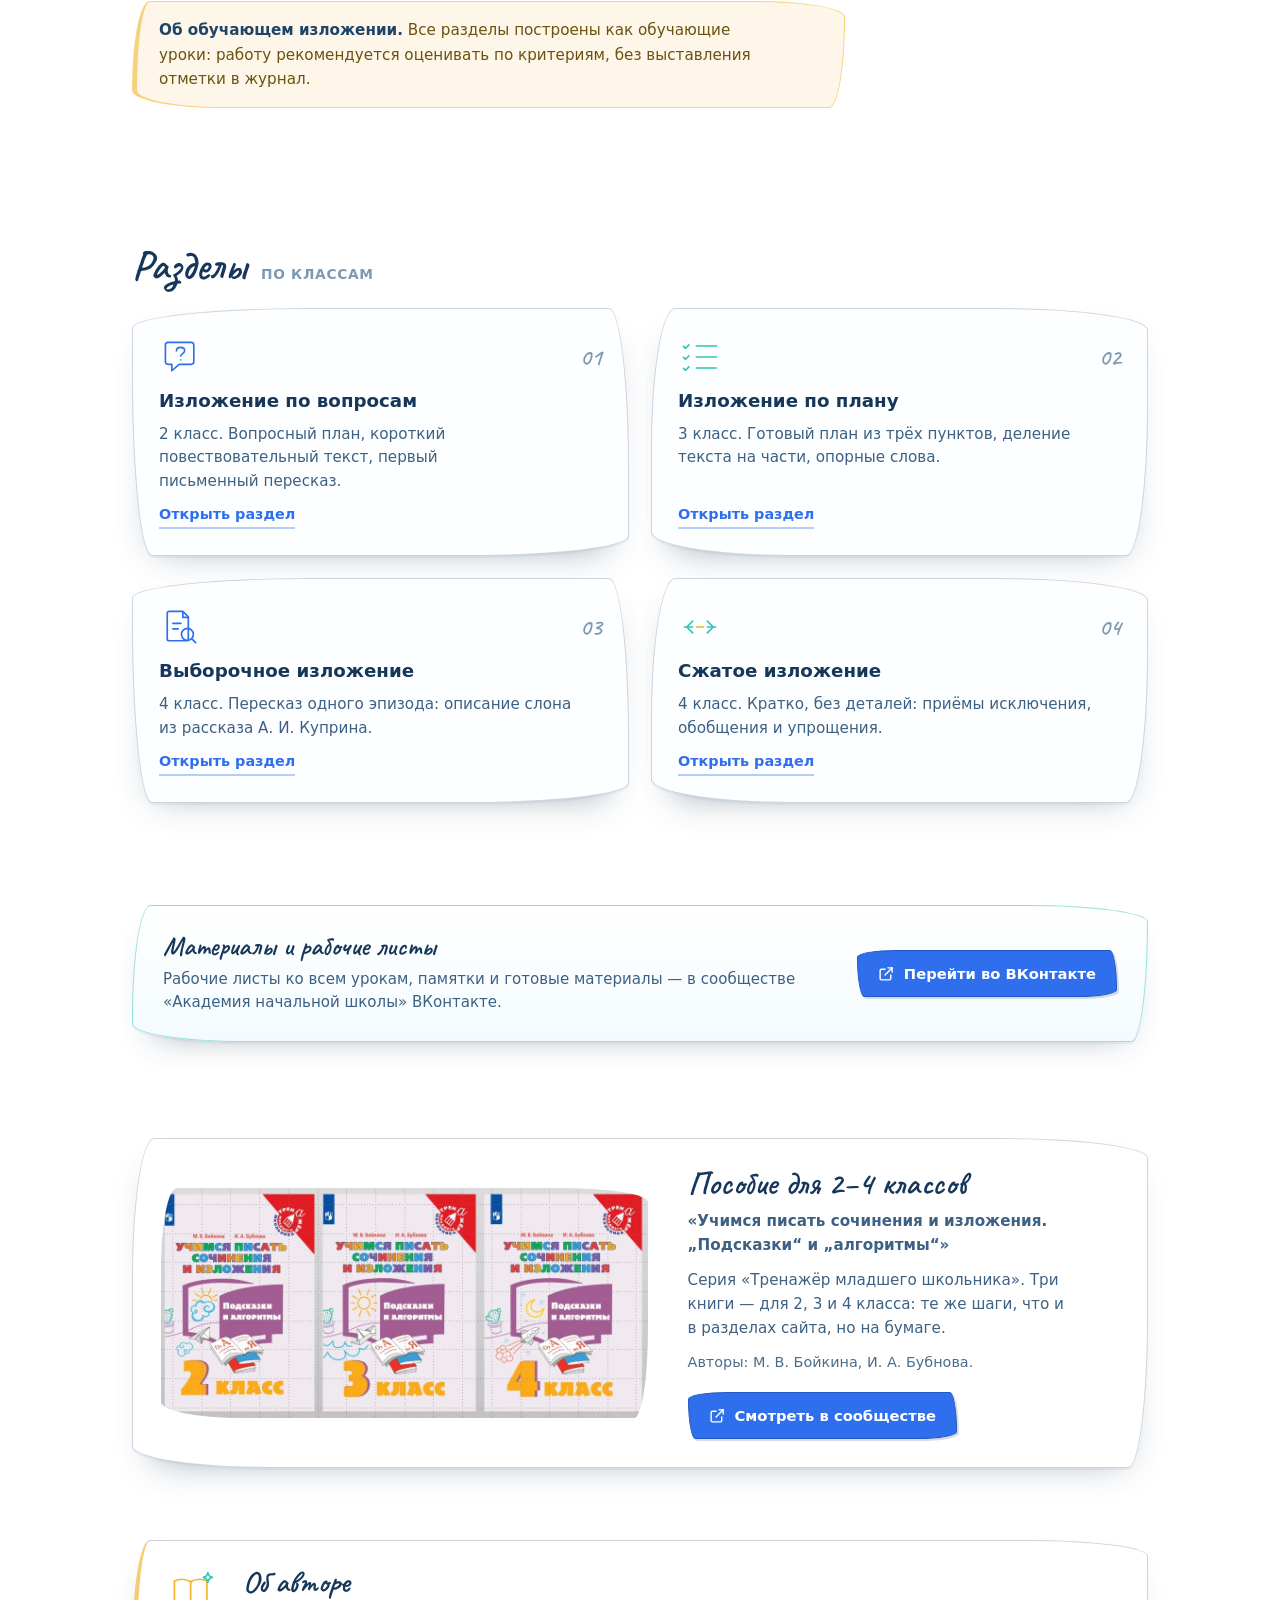
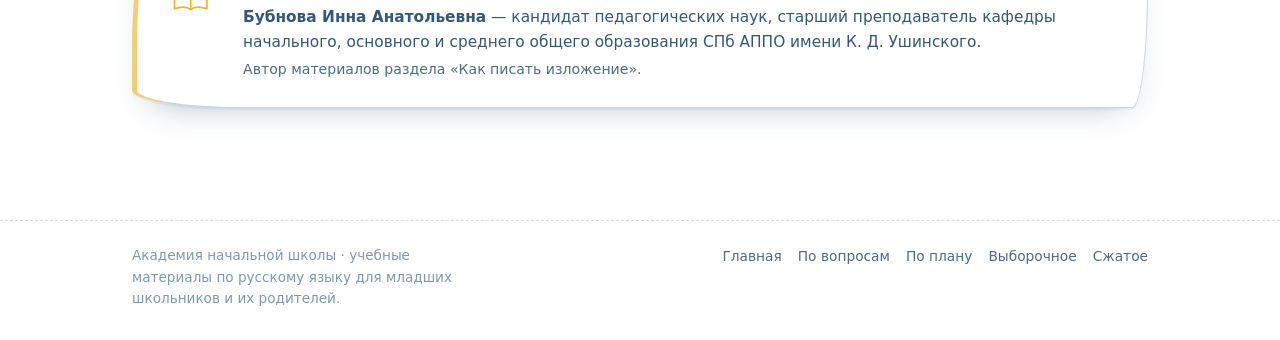
==== commit 4c0f3687: "Добавить счётчик Метрики и уведомление о cookie" ====
--- a/izlozhenie/index.html
+++ b/izlozhenie/index.html
@@ -22,6 +22,32 @@
 <meta name="twitter:image" content="https://academiansh.github.io/og-izlozhenie.png">
 <link rel="stylesheet" href="./fonts.css">
 <link rel="stylesheet" href="./style.css">
+  <!-- Yandex.Metrika counter -->
+  <script>
+    (function (m, e, t, r, i, k, a) {
+      m[i] = m[i] || function () { (m[i].a = m[i].a || []).push(arguments); };
+      m[i].l = 1 * new Date();
+      for (var j = 0; j < document.scripts.length; j++) {
+        if (document.scripts[j].src === r) { return; }
+      }
+      k = e.createElement(t);
+      a = e.getElementsByTagName(t)[0];
+      k.async = 1;
+      k.src = r;
+      a.parentNode.insertBefore(k, a);
+    })(window, document, "script", "https://mc.yandex.ru/metrika/tag.js", "ym");
+
+    ym(114129764, "init", {
+      clickmap: true,
+      trackLinks: true,
+      accurateTrackBounce: true,
+      webvisor: true
+    });
+  </script>
+  <noscript>
+    <div><img src="https://mc.yandex.ru/watch/114129764" style="position:absolute; left:-9999px;" alt=""></div>
+  </noscript>
+  <!-- /Yandex.Metrika counter -->
 </head>
 <body>
 
@@ -255,5 +281,25 @@
   </div>
 </footer>
 
+<div class="cookie-note" data-cookie-note>
+  <p>Сайт использует cookie, чтобы считать посещения.</p>
+  <button type="button" data-cookie-accept>Понятно</button>
+</div>
+<script>
+(function () {
+  var note = document.querySelector("[data-cookie-note]");
+  if (!note) return;
+  var accepted = null;
+  try { accepted = localStorage.getItem("cookie-ok"); } catch (error) { accepted = null; }
+  if (!accepted) note.classList.add("is-visible");
+  var button = note.querySelector("[data-cookie-accept]");
+  if (button) {
+    button.addEventListener("click", function () {
+      note.classList.remove("is-visible");
+      try { localStorage.setItem("cookie-ok", "1"); } catch (error) {}
+    });
+  }
+})();
+</script>
 </body>
 </html>
--- a/izlozhenie/style.css
+++ b/izlozhenie/style.css
@@ -1027,3 +1027,11 @@
   .books{grid-template-columns:1fr}
 }
 
+
+
+/* уведомление о cookie */
+.cookie-note{position:fixed;left:50%;bottom:16px;z-index:9999;display:none;align-items:center;gap:16px;width:min(680px,calc(100% - 24px));padding:14px 18px;border-radius:16px;border:2px dashed var(--line-soft);background:var(--card);box-shadow:var(--shadow);transform:translateX(-50%)}
+.cookie-note.is-visible{display:flex}
+.cookie-note p{margin:0;flex:1;font-size:14px;color:var(--ink-soft)}
+.cookie-note button{flex:none;padding:9px 18px;border:0;border-radius:999px;background:var(--blue);color:#fff;font:inherit;font-weight:700;cursor:pointer}
+@media(max-width:560px){.cookie-note{flex-direction:column;align-items:stretch;gap:10px}}
